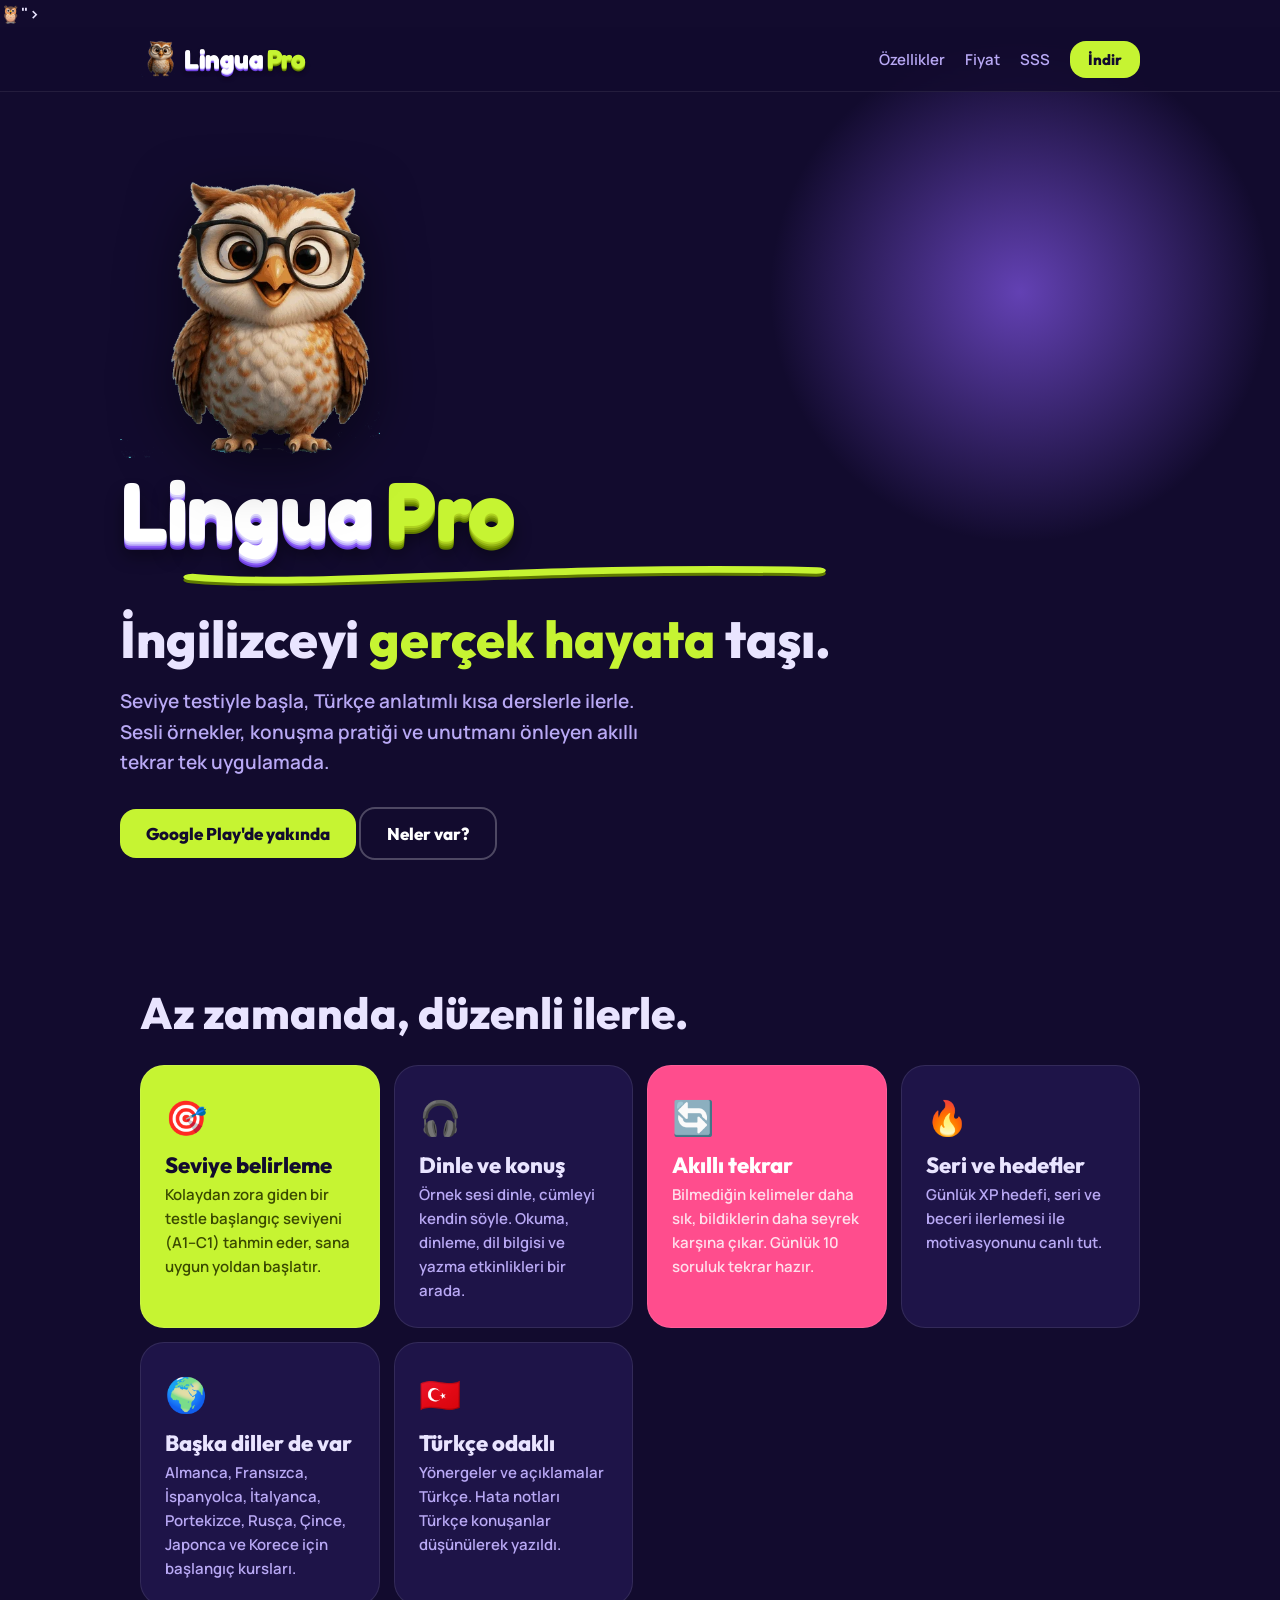
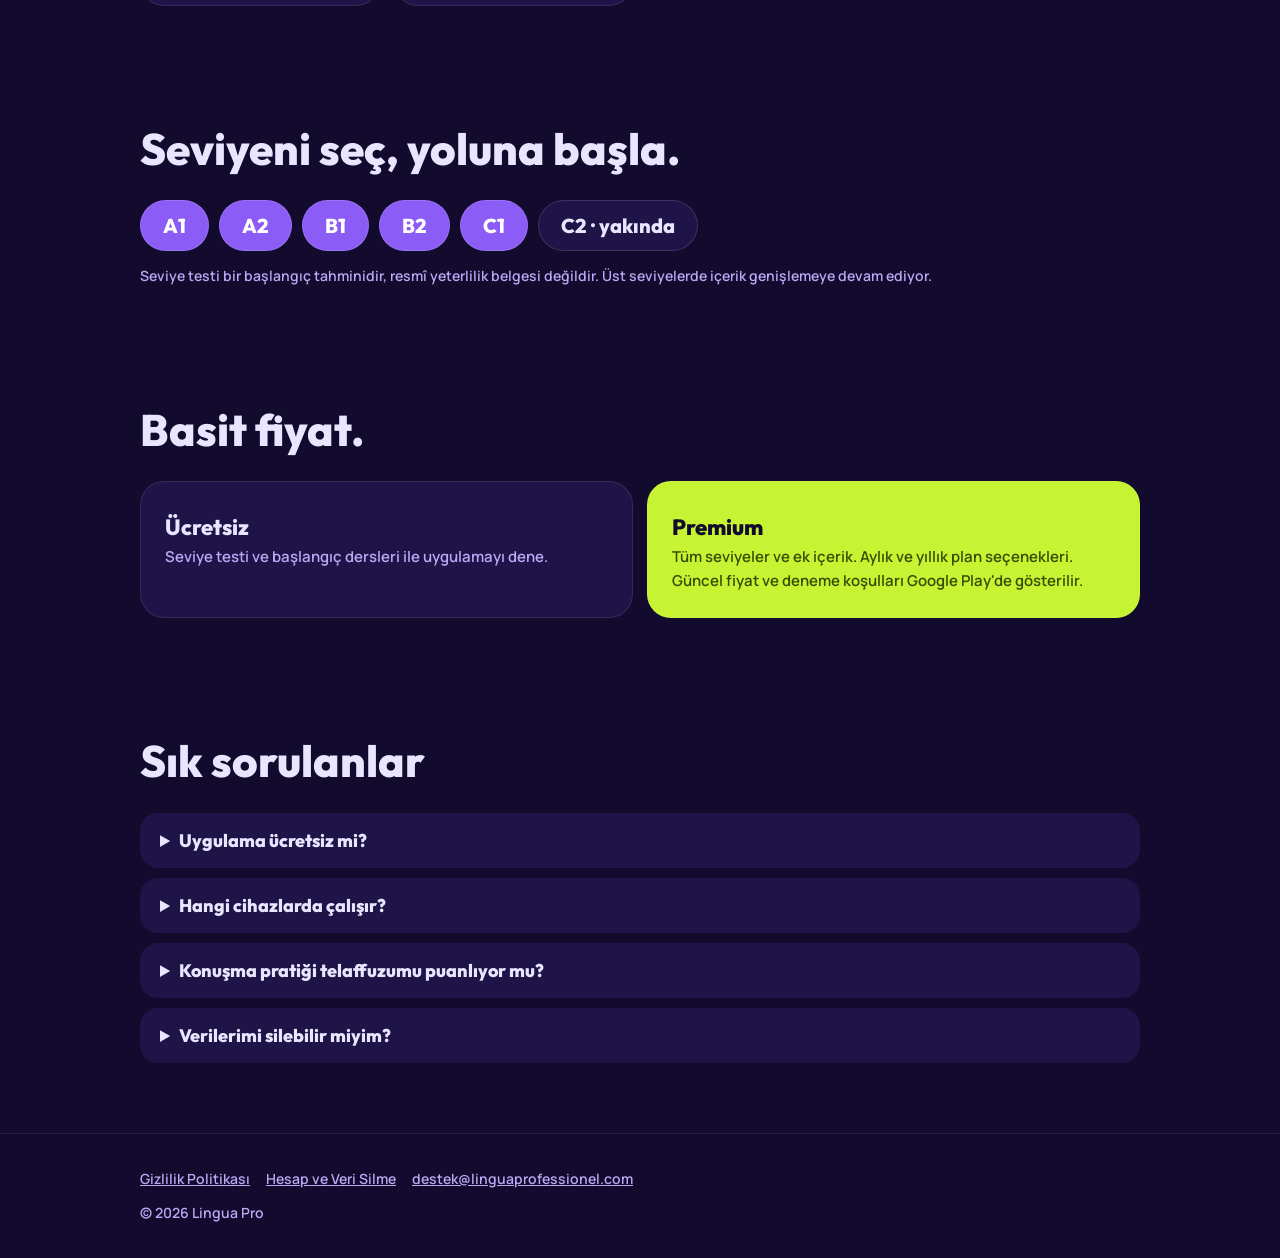
==== index.html @ c89aff7f "Add files via upload" ====
<!DOCTYPE html><html lang="tr"><head><meta charset="utf-8"><meta name="viewport" content="width=device-width,initial-scale=1"><link rel="icon" type="image/png" sizes="32x32" href="img/favicon-32.png"><link rel="apple-touch-icon" href="img/apple-touch-icon.png"><text y=%22.9em%22 font-size=%2290%22>🦉</text></svg>"><link href="https://fonts.googleapis.com/css2?family=Fredoka:wght@600;700&family=Outfit:wght@500;800&family=Manrope:wght@600;800&display=swap" rel="stylesheet"><link rel="stylesheet" href="style.css"><title>Lingua Pro – Türkçe anlatımlı İngilizce öğrenme uygulaması</title><meta name="description" content="Seviyeni belirle, kısa derslerle İngilizceyi adım adım öğren. Sesli konuşma pratiği ve akıllı tekrar Lingua Pro'da."><meta property="og:title" content="Lingua Pro – İngilizceyi gerçek hayata taşı"><meta property="og:image" content="https://www.linguaprofessionel.com/img/owl.png"><meta property="og:type" content="website"><meta property="og:url" content="https://www.linguaprofessionel.com/">
</head><body><header><div class="wrap"><a class="logo" href="index.html"><img src="img/favicon-192.png" alt="" width="36" height="36"><span class="wm"><b>Lingua</b><i>Pro</i></span></a><nav><a href="index.html#ozellikler">Özellikler</a><a href="index.html#fiyat">Fiyat</a><a href="index.html#sss">SSS</a><a class="btn" style="padding:9px 18px;font-size:15px;margin-left:20px" href="index.html#indir">İndir</a></nav></div></header>
<main>
<div class="wrap hero"><img class="owl" src="img/owl.webp" alt="Lingua Pro baykuş maskotu" width="260"><div class="wm big" role="img" aria-label="Lingua Pro"><b>Lingua</b><i>Pro</i></div><h1>İngilizceyi <em>gerçek hayata</em> taşı.</h1><p>Seviye testiyle başla, Türkçe anlatımlı kısa derslerle ilerle. Sesli örnekler, konuşma pratiği ve unutmanı önleyen akıllı tekrar tek uygulamada.</p><a class="btn" id="indir" href="#indir">Google Play'de yakında</a> <a class="btn o" href="#ozellikler">Neler var?</a></div>

<section id="ozellikler"><div class="wrap"><h2 class="rv">Az zamanda, düzenli ilerle.</h2><div class="grid">
<div class="card l rv"><div class="i">🎯</div><h3>Seviye belirleme</h3><p>Kolaydan zora giden bir testle başlangıç seviyeni (A1–C1) tahmin eder, sana uygun yoldan başlatır.</p></div>
<div class="card rv"><div class="i">🎧</div><h3>Dinle ve konuş</h3><p>Örnek sesi dinle, cümleyi kendin söyle. Okuma, dinleme, dil bilgisi ve yazma etkinlikleri bir arada.</p></div>
<div class="card p rv"><div class="i">🔄</div><h3>Akıllı tekrar</h3><p>Bilmediğin kelimeler daha sık, bildiklerin daha seyrek karşına çıkar. Günlük 10 soruluk tekrar hazır.</p></div>
<div class="card rv"><div class="i">🔥</div><h3>Seri ve hedefler</h3><p>Günlük XP hedefi, seri ve beceri ilerlemesi ile motivasyonunu canlı tut.</p></div>
<div class="card rv"><div class="i">🌍</div><h3>Başka diller de var</h3><p>Almanca, Fransızca, İspanyolca, İtalyanca, Portekizce, Rusça, Çince, Japonca ve Korece için başlangıç kursları.</p></div>
<div class="card rv"><div class="i">🇹🇷</div><h3>Türkçe odaklı</h3><p>Yönergeler ve açıklamalar Türkçe. Hata notları Türkçe konuşanlar düşünülerek yazıldı.</p></div></div></div></section>

<section><div class="wrap"><h2 class="rv">Seviyeni seç, yoluna başla.</h2><div class="lv rv"><span class="on">A1</span><span class="on">A2</span><span class="on">B1</span><span class="on">B2</span><span class="on">C1</span><span>C2 · yakında</span></div><p class="note">Seviye testi bir başlangıç tahminidir, resmî yeterlilik belgesi değildir. Üst seviyelerde içerik genişlemeye devam ediyor.</p></div></section>

<section id="fiyat"><div class="wrap"><h2 class="rv">Basit fiyat.</h2><div class="grid"><div class="card rv"><h3>Ücretsiz</h3><p>Seviye testi ve başlangıç dersleri ile uygulamayı dene.</p></div><div class="card l rv"><h3>Premium</h3><p>Tüm seviyeler ve ek içerik. Aylık ve yıllık plan seçenekleri. Güncel fiyat ve deneme koşulları Google Play'de gösterilir.</p></div></div></div></section>

<section id="sss"><div class="wrap"><h2 class="rv">Sık sorulanlar</h2>
<details><summary>Uygulama ücretsiz mi?</summary><p>Temel içerik ücretsiz olacak. Premium planın fiyatı ve deneme koşulları yayın sırasında Google Play'de açıkça gösterilir.</p></details>
<details><summary>Hangi cihazlarda çalışır?</summary><p>Şu an Android için hazırlanıyor.</p></details>
<details><summary>Konuşma pratiği telaffuzumu puanlıyor mu?</summary><p>Hayır. Konuşma tanıma bir deneme aracıdır, telaffuz puanı değildir. Açık uçlu yazı yanıtları da otomatik puanlanmaz; örnek yanıtla kendin karşılaştırırsın.</p></details>
<details><summary>Verilerimi silebilir miyim?</summary><p>Evet. <a href="hesap-silme.html">Hesap ve veri silme</a> sayfasına bak.</p></details></div></section>
</main>
<footer><div class="wrap"><a href="gizlilik.html">Gizlilik Politikası</a><a href="hesap-silme.html">Hesap ve Veri Silme</a><a href="mailto:destek@linguaprofessionel.com">destek@linguaprofessionel.com</a><p style="margin-top:12px">© 2026 Lingua Pro</p></div></footer>
<script>const o=new IntersectionObserver(e=>e.forEach(x=>x.isIntersecting&&x.target.classList.add('in')),{threshold:.15});document.querySelectorAll('.rv').forEach(e=>o.observe(e))</script></body></html>
---- style.css ----
:root{--bg:#120B2E;--p2:#1E1448;--lilac:#8B5CF6;--lime:#C6F432;--pink:#FF4D8D;--ice:#E9E4FF;--mut:#B9A9F5}
*{box-sizing:border-box;margin:0}html{scroll-behavior:smooth}
body{background:var(--bg);color:var(--ice);font:600 17px/1.6 Manrope,system-ui,sans-serif;overflow-x:hidden}
h1,h2,h3,.logo{font-family:Outfit,Manrope,sans-serif;font-weight:800;line-height:1.05}
a{color:var(--lime)}.wrap{max-width:1040px;margin:auto;padding:0 20px}
header{position:sticky;top:0;z-index:5;background:#120B2Ecc;backdrop-filter:blur(12px);border-bottom:1px solid #ffffff14}
header .wrap{display:flex;align-items:center;justify-content:space-between;height:64px}
.logo{font-size:22px;color:#fff;text-decoration:none}nav a{color:var(--mut);text-decoration:none;margin-left:20px;font-size:15px}nav a:hover{color:var(--lime)}
.btn{display:inline-block;background:var(--lime);color:#120B2E;padding:14px 26px;border-radius:16px;font:800 17px Outfit;text-decoration:none;transition:transform .15s}
.btn:hover{transform:translateY(-3px) rotate(-1deg)}.btn.o{background:none;color:#fff;border:2px solid #ffffff40}
.hero{padding:90px 0 70px;position:relative}
.hero::before{content:'';position:absolute;width:520px;height:520px;right:-120px;top:-60px;background:radial-gradient(#8B5CF6aa,#0000 68%);animation:gl 8s ease-in-out infinite alternate;z-index:-1}
@keyframes gl{to{transform:translate(-80px,50px)}}
.hero h1{font-size:clamp(40px,7vw,76px);max-width:760px}.hero h1 em{font-style:normal;color:var(--lime)}
.hero p{max-width:540px;margin:20px 0 30px;color:var(--mut);font-size:19px}
.logo{display:flex;align-items:center;gap:8px}.owl{width:min(260px,60vw);height:auto;display:block;margin-bottom:10px;filter:drop-shadow(0 18px 30px #0008);animation:wig 2.6s ease-in-out infinite;transform-origin:50% 90%}
@keyframes wig{20%{transform:rotate(-12deg)}40%{transform:rotate(10deg)}60%{transform:rotate(-5deg)}80%{transform:none}}
section{padding:60px 0}h2{font-size:clamp(30px,5vw,44px);margin-bottom:28px}
.grid{display:grid;grid-template-columns:repeat(auto-fit,minmax(230px,1fr));gap:14px}
.card{background:var(--p2);border:1px solid #ffffff18;border-radius:24px;padding:24px;transition:transform .2s}
.card:hover{transform:translateY(-6px)}.card .i{font-size:34px}.card h3{font-size:22px;margin:10px 0 6px}.card p{color:var(--mut);font-size:15px}
.card.l{background:var(--lime);color:#120B2E}.card.l p{color:#3a4a00}.card.p{background:var(--pink);color:#fff}.card.p p{color:#ffe0ec}
.lv{display:flex;gap:10px;flex-wrap:wrap}.lv span{padding:12px 22px;border-radius:99px;background:var(--p2);border:1px solid #ffffff22;font:800 20px Outfit}.lv span.on{background:var(--lilac);color:#fff}
.note{color:var(--mut);font-size:14px;margin-top:14px}
details{background:var(--p2);border-radius:18px;padding:16px 20px;margin-bottom:10px}summary{font:800 18px Outfit;cursor:pointer}details p{margin-top:8px;color:var(--mut)}
footer{border-top:1px solid #ffffff14;padding:34px 0;color:var(--mut);font-size:14px}footer a{color:var(--mut);margin-right:16px}
.doc{padding:50px 0;max-width:760px}.doc h1{font-size:44px;margin-bottom:8px}.doc h2{font-size:26px;margin:32px 0 10px}.doc p,.doc li{color:#d6ccff;margin-bottom:10px}.doc ul{padding-left:22px}
.warn{background:#FF4D8D22;border:1px solid var(--pink);border-radius:16px;padding:14px 18px;margin:20px 0;color:#ffd0e0;font-size:15px}
.rv{opacity:0;transform:translateY(28px);transition:.7s cubic-bezier(.2,.9,.3,1)}.rv.in{opacity:1;transform:none}
@media(max-width:640px){nav a:not(.btn){display:none}}
@media(prefers-reduced-motion:reduce){*{animation:none!important;transition:none!important}.rv{opacity:1;transform:none}}

.wm{font-family:Fredoka,Outfit,sans-serif;font-weight:700;letter-spacing:-.01em;line-height:1;display:inline-block;font-size:26px}
.wm b,.wm i{font-weight:700;font-style:normal}
.wm b{color:#fff;text-shadow:0 .025em 0 #ddd6ff,0 .05em 0 #bdb0f7,0 .075em 0 #8B5CF6,0 .1em 0 #6a3fdc,0 .16em .22em #0007}
.wm i{color:var(--lime);margin-left:.16em;text-shadow:0 .025em 0 #aed21f,0 .05em 0 #93b315,0 .075em 0 #789700,0 .1em 0 #5f7a00,0 .16em .22em #0007}
.wm.big{display:block;font-size:clamp(46px,9vw,84px);margin:4px 0 26px}
.wm.big::after{content:'';display:block;height:.28em;width:62%;margin:.12em 0 0 6%;background:url("data:image/svg+xml,%3Csvg xmlns='http://www.w3.org/2000/svg' viewBox='0 0 240 26' preserveAspectRatio='none'%3E%3Cpath d='M4 16C50 28 130 2 236 9' fill='none' stroke='%23C6F432' stroke-width='7' stroke-linecap='round'/%3E%3C/svg%3E") no-repeat;background-size:100% 100%;filter:drop-shadow(0 3px 0 #5f7a00);animation:sw 1.2s .3s both}
@keyframes sw{from{clip-path:inset(0 100% 0 0)}to{clip-path:inset(0 0 0 0)}}
.hero h1{font-size:clamp(30px,5vw,52px)}
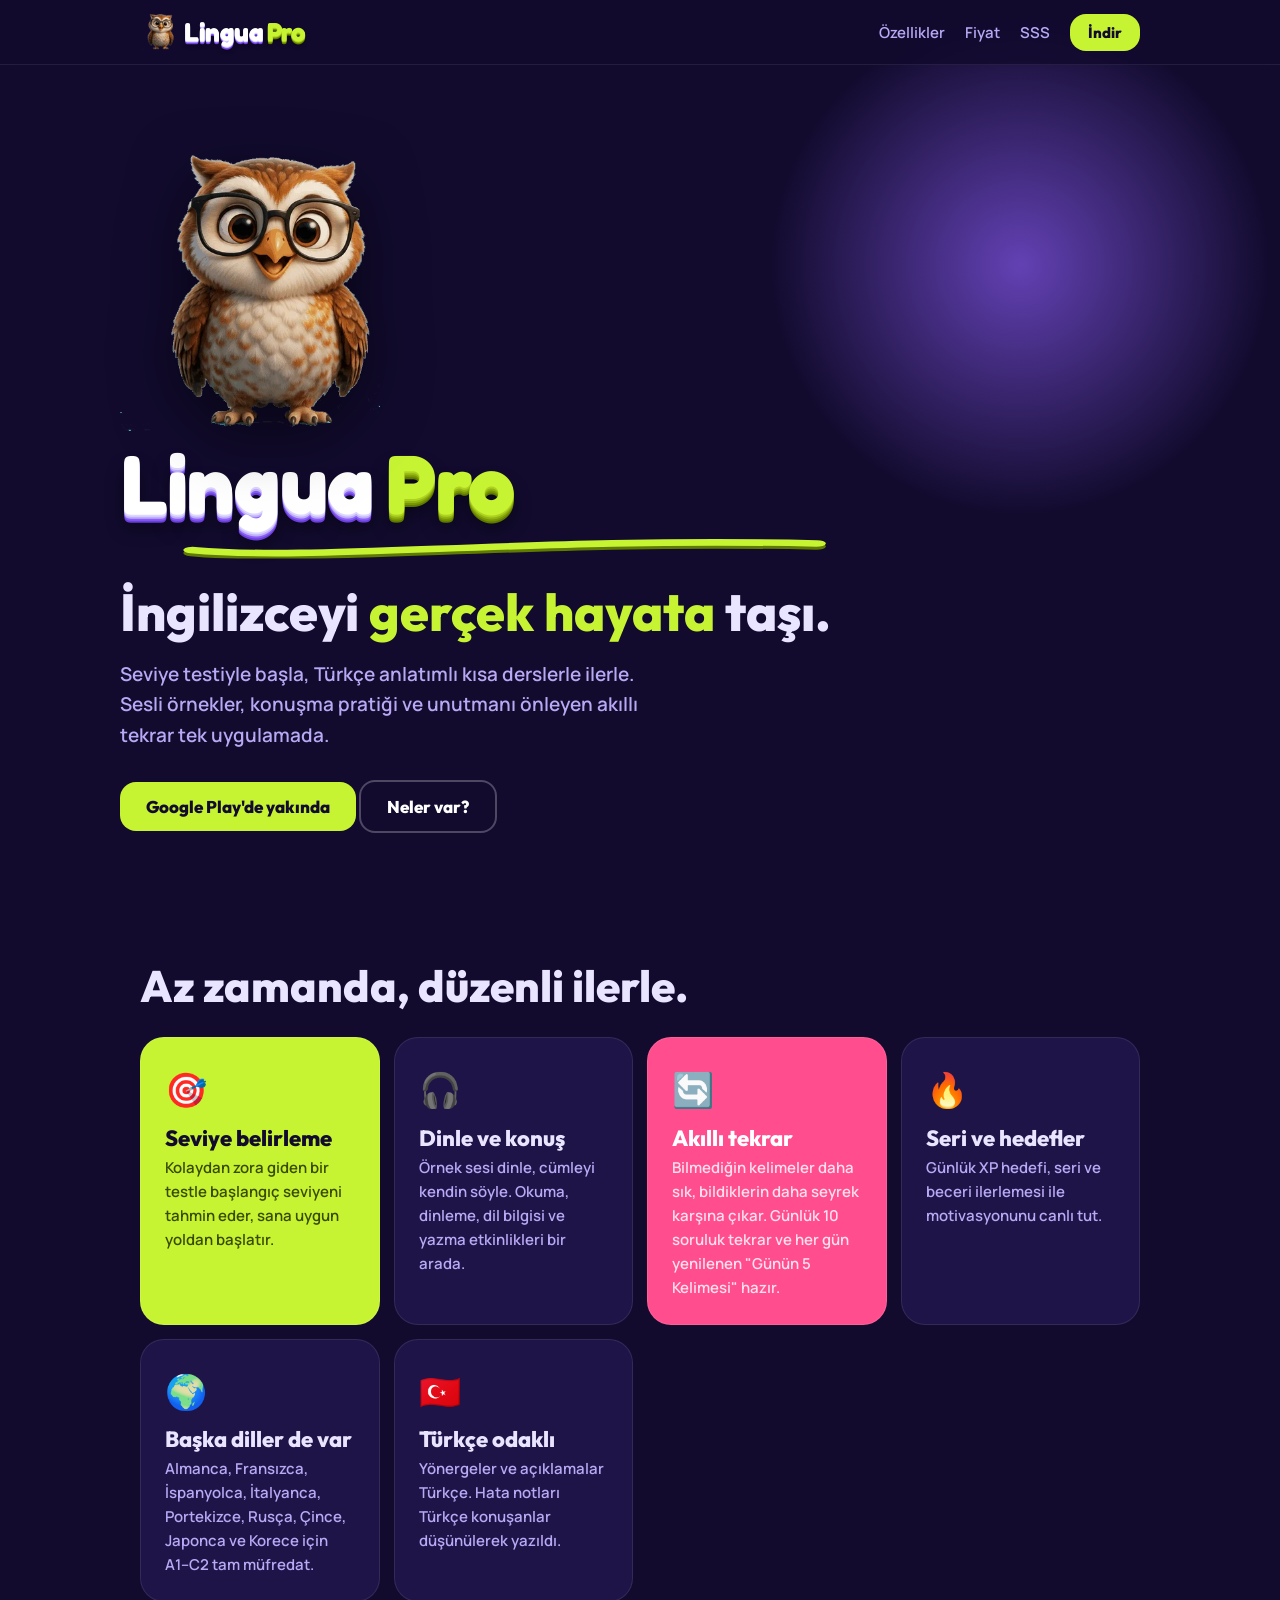
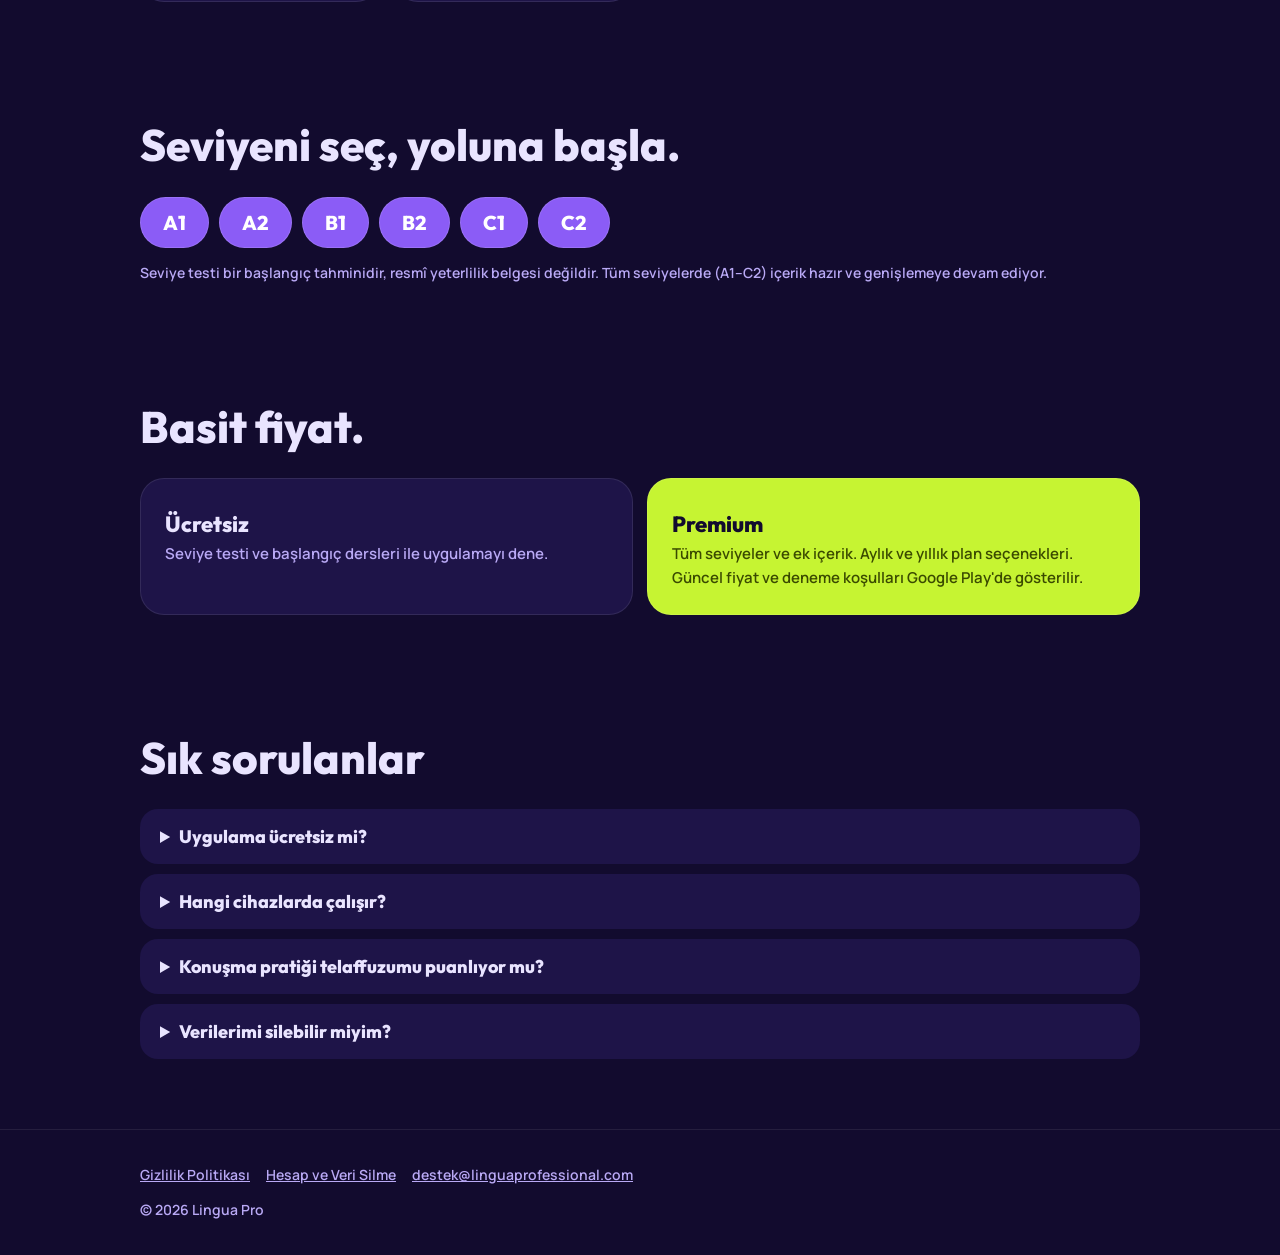
==== commit 69b377e1: "Site düzeltmeleri: bozuk head etiketi kaldırıldı; alan adı yazımı linguaprofessional.com olarak düze" ====
--- a/index.html
+++ b/index.html
@@ -1,17 +1,17 @@
-<!DOCTYPE html><html lang="tr"><head><meta charset="utf-8"><meta name="viewport" content="width=device-width,initial-scale=1"><link rel="icon" type="image/png" sizes="32x32" href="img/favicon-32.png"><link rel="apple-touch-icon" href="img/apple-touch-icon.png"><text y=%22.9em%22 font-size=%2290%22>🦉</text></svg>"><link href="https://fonts.googleapis.com/css2?family=Fredoka:wght@600;700&family=Outfit:wght@500;800&family=Manrope:wght@600;800&display=swap" rel="stylesheet"><link rel="stylesheet" href="style.css"><title>Lingua Pro – Türkçe anlatımlı İngilizce öğrenme uygulaması</title><meta name="description" content="Seviyeni belirle, kısa derslerle İngilizceyi adım adım öğren. Sesli konuşma pratiği ve akıllı tekrar Lingua Pro'da."><meta property="og:title" content="Lingua Pro – İngilizceyi gerçek hayata taşı"><meta property="og:image" content="https://www.linguaprofessionel.com/img/owl.png"><meta property="og:type" content="website"><meta property="og:url" content="https://www.linguaprofessionel.com/">
+<!DOCTYPE html><html lang="tr"><head><meta charset="utf-8"><meta name="viewport" content="width=device-width,initial-scale=1"><link rel="icon" type="image/png" sizes="32x32" href="img/favicon-32.png"><link rel="apple-touch-icon" href="img/apple-touch-icon.png"><link rel="icon" sizes="192x192" href="img/favicon-192.png"><link href="https://fonts.googleapis.com/css2?family=Fredoka:wght@600;700&family=Outfit:wght@500;800&family=Manrope:wght@600;800&display=swap" rel="stylesheet"><link rel="stylesheet" href="style.css"><title>Lingua Pro – Türkçe anlatımlı İngilizce öğrenme uygulaması</title><meta name="description" content="Seviyeni belirle, kısa derslerle İngilizceyi adım adım öğren. Sesli konuşma pratiği ve akıllı tekrar Lingua Pro'da."><meta property="og:title" content="Lingua Pro – İngilizceyi gerçek hayata taşı"><meta property="og:image" content="https://www.linguaprofessional.com/img/owl.png"><meta property="og:type" content="website"><meta property="og:url" content="https://www.linguaprofessional.com/">
 </head><body><header><div class="wrap"><a class="logo" href="index.html"><img src="img/favicon-192.png" alt="" width="36" height="36"><span class="wm"><b>Lingua</b><i>Pro</i></span></a><nav><a href="index.html#ozellikler">Özellikler</a><a href="index.html#fiyat">Fiyat</a><a href="index.html#sss">SSS</a><a class="btn" style="padding:9px 18px;font-size:15px;margin-left:20px" href="index.html#indir">İndir</a></nav></div></header>
 <main>
 <div class="wrap hero"><img class="owl" src="img/owl.webp" alt="Lingua Pro baykuş maskotu" width="260"><div class="wm big" role="img" aria-label="Lingua Pro"><b>Lingua</b><i>Pro</i></div><h1>İngilizceyi <em>gerçek hayata</em> taşı.</h1><p>Seviye testiyle başla, Türkçe anlatımlı kısa derslerle ilerle. Sesli örnekler, konuşma pratiği ve unutmanı önleyen akıllı tekrar tek uygulamada.</p><a class="btn" id="indir" href="#indir">Google Play'de yakında</a> <a class="btn o" href="#ozellikler">Neler var?</a></div>
 
 <section id="ozellikler"><div class="wrap"><h2 class="rv">Az zamanda, düzenli ilerle.</h2><div class="grid">
-<div class="card l rv"><div class="i">🎯</div><h3>Seviye belirleme</h3><p>Kolaydan zora giden bir testle başlangıç seviyeni (A1–C1) tahmin eder, sana uygun yoldan başlatır.</p></div>
+<div class="card l rv"><div class="i">🎯</div><h3>Seviye belirleme</h3><p>Kolaydan zora giden bir testle başlangıç seviyeni tahmin eder, sana uygun yoldan başlatır.</p></div>
 <div class="card rv"><div class="i">🎧</div><h3>Dinle ve konuş</h3><p>Örnek sesi dinle, cümleyi kendin söyle. Okuma, dinleme, dil bilgisi ve yazma etkinlikleri bir arada.</p></div>
-<div class="card p rv"><div class="i">🔄</div><h3>Akıllı tekrar</h3><p>Bilmediğin kelimeler daha sık, bildiklerin daha seyrek karşına çıkar. Günlük 10 soruluk tekrar hazır.</p></div>
+<div class="card p rv"><div class="i">🔄</div><h3>Akıllı tekrar</h3><p>Bilmediğin kelimeler daha sık, bildiklerin daha seyrek karşına çıkar. Günlük 10 soruluk tekrar ve her gün yenilenen "Günün 5 Kelimesi" hazır.</p></div>
 <div class="card rv"><div class="i">🔥</div><h3>Seri ve hedefler</h3><p>Günlük XP hedefi, seri ve beceri ilerlemesi ile motivasyonunu canlı tut.</p></div>
-<div class="card rv"><div class="i">🌍</div><h3>Başka diller de var</h3><p>Almanca, Fransızca, İspanyolca, İtalyanca, Portekizce, Rusça, Çince, Japonca ve Korece için başlangıç kursları.</p></div>
+<div class="card rv"><div class="i">🌍</div><h3>Başka diller de var</h3><p>Almanca, Fransızca, İspanyolca, İtalyanca, Portekizce, Rusça, Çince, Japonca ve Korece için A1–C2 tam müfredat.</p></div>
 <div class="card rv"><div class="i">🇹🇷</div><h3>Türkçe odaklı</h3><p>Yönergeler ve açıklamalar Türkçe. Hata notları Türkçe konuşanlar düşünülerek yazıldı.</p></div></div></div></section>
 
-<section><div class="wrap"><h2 class="rv">Seviyeni seç, yoluna başla.</h2><div class="lv rv"><span class="on">A1</span><span class="on">A2</span><span class="on">B1</span><span class="on">B2</span><span class="on">C1</span><span>C2 · yakında</span></div><p class="note">Seviye testi bir başlangıç tahminidir, resmî yeterlilik belgesi değildir. Üst seviyelerde içerik genişlemeye devam ediyor.</p></div></section>
+<section><div class="wrap"><h2 class="rv">Seviyeni seç, yoluna başla.</h2><div class="lv rv"><span class="on">A1</span><span class="on">A2</span><span class="on">B1</span><span class="on">B2</span><span class="on">C1</span><span class="on">C2</span></div><p class="note">Seviye testi bir başlangıç tahminidir, resmî yeterlilik belgesi değildir. Tüm seviyelerde (A1–C2) içerik hazır ve genişlemeye devam ediyor.</p></div></section>
 
 <section id="fiyat"><div class="wrap"><h2 class="rv">Basit fiyat.</h2><div class="grid"><div class="card rv"><h3>Ücretsiz</h3><p>Seviye testi ve başlangıç dersleri ile uygulamayı dene.</p></div><div class="card l rv"><h3>Premium</h3><p>Tüm seviyeler ve ek içerik. Aylık ve yıllık plan seçenekleri. Güncel fiyat ve deneme koşulları Google Play'de gösterilir.</p></div></div></div></section>
 
@@ -21,5 +21,5 @@
 <details><summary>Konuşma pratiği telaffuzumu puanlıyor mu?</summary><p>Hayır. Konuşma tanıma bir deneme aracıdır, telaffuz puanı değildir. Açık uçlu yazı yanıtları da otomatik puanlanmaz; örnek yanıtla kendin karşılaştırırsın.</p></details>
 <details><summary>Verilerimi silebilir miyim?</summary><p>Evet. <a href="hesap-silme.html">Hesap ve veri silme</a> sayfasına bak.</p></details></div></section>
 </main>
-<footer><div class="wrap"><a href="gizlilik.html">Gizlilik Politikası</a><a href="hesap-silme.html">Hesap ve Veri Silme</a><a href="mailto:destek@linguaprofessionel.com">destek@linguaprofessionel.com</a><p style="margin-top:12px">© 2026 Lingua Pro</p></div></footer>
+<footer><div class="wrap"><a href="gizlilik.html">Gizlilik Politikası</a><a href="hesap-silme.html">Hesap ve Veri Silme</a><a href="mailto:destek@linguaprofessional.com">destek@linguaprofessional.com</a><p style="margin-top:12px">© 2026 Lingua Pro</p></div></footer>
 <script>const o=new IntersectionObserver(e=>e.forEach(x=>x.isIntersecting&&x.target.classList.add('in')),{threshold:.15});document.querySelectorAll('.rv').forEach(e=>o.observe(e))</script></body></html>
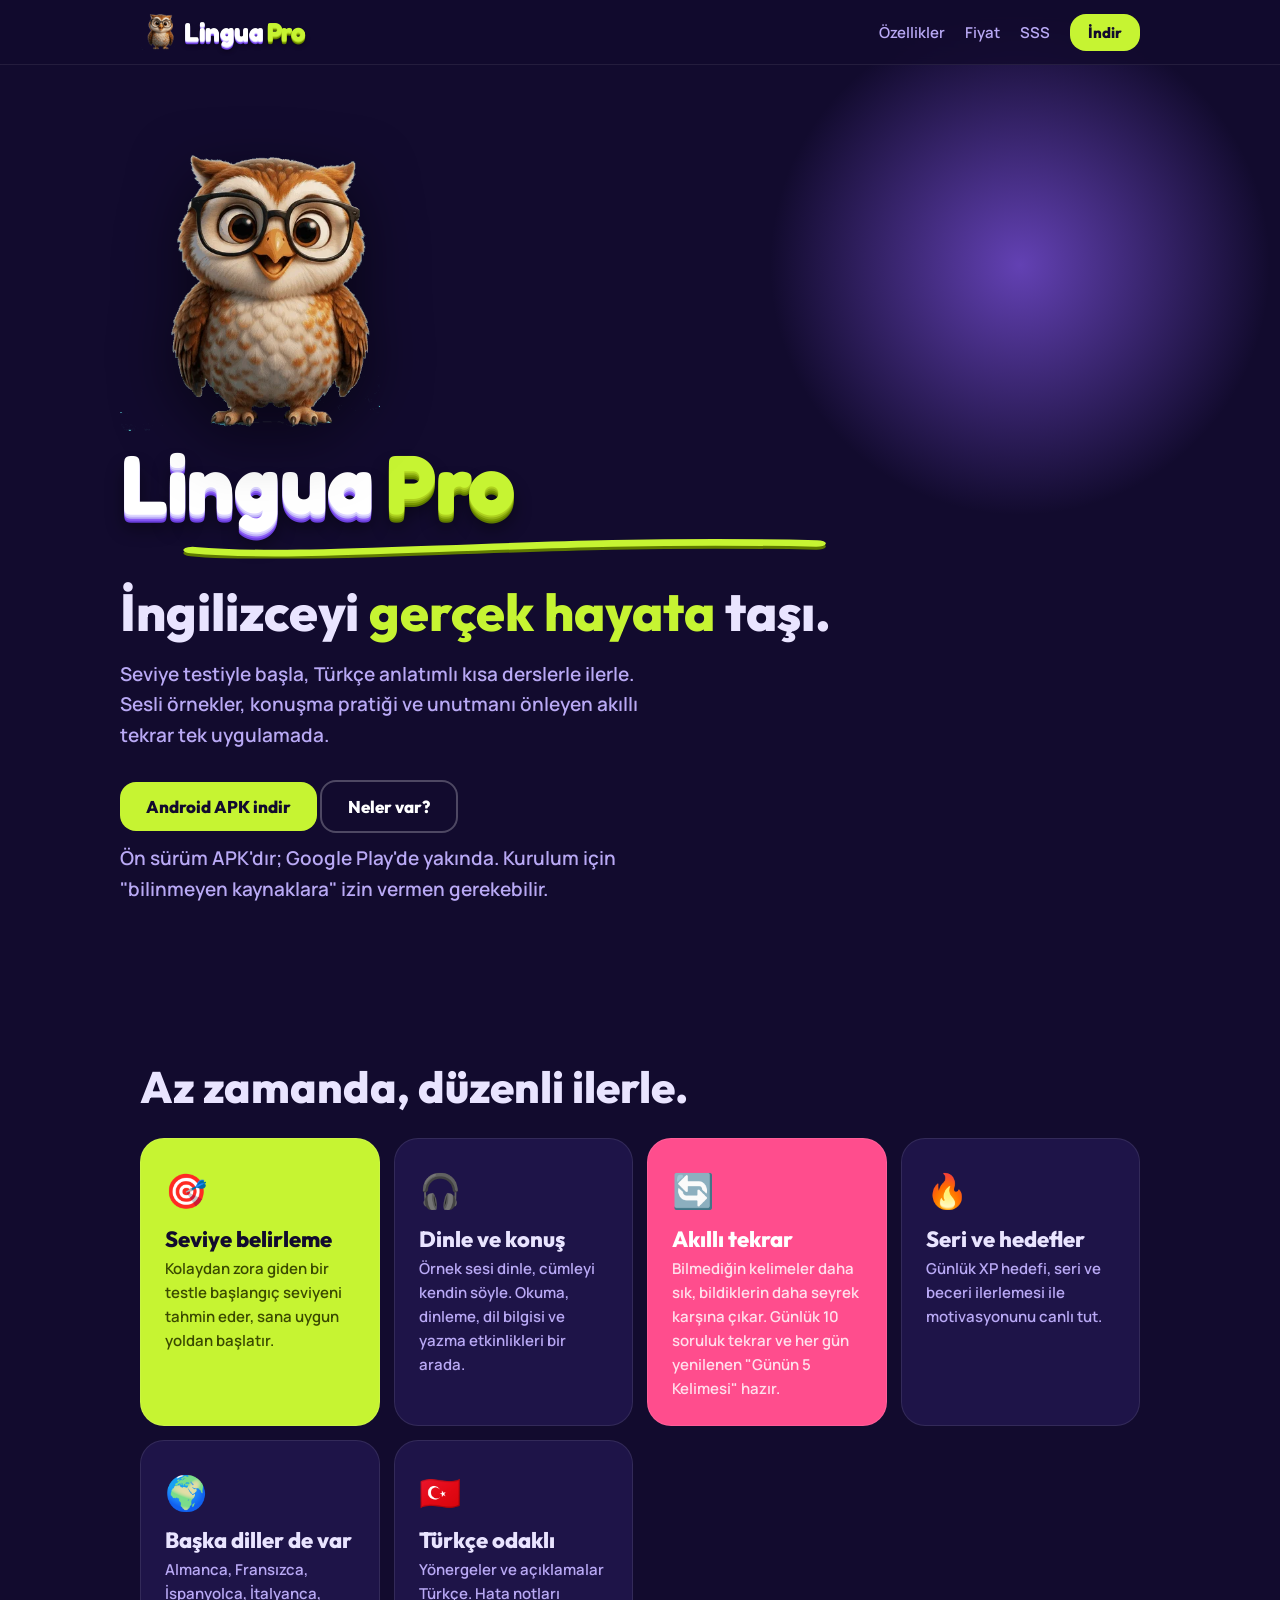
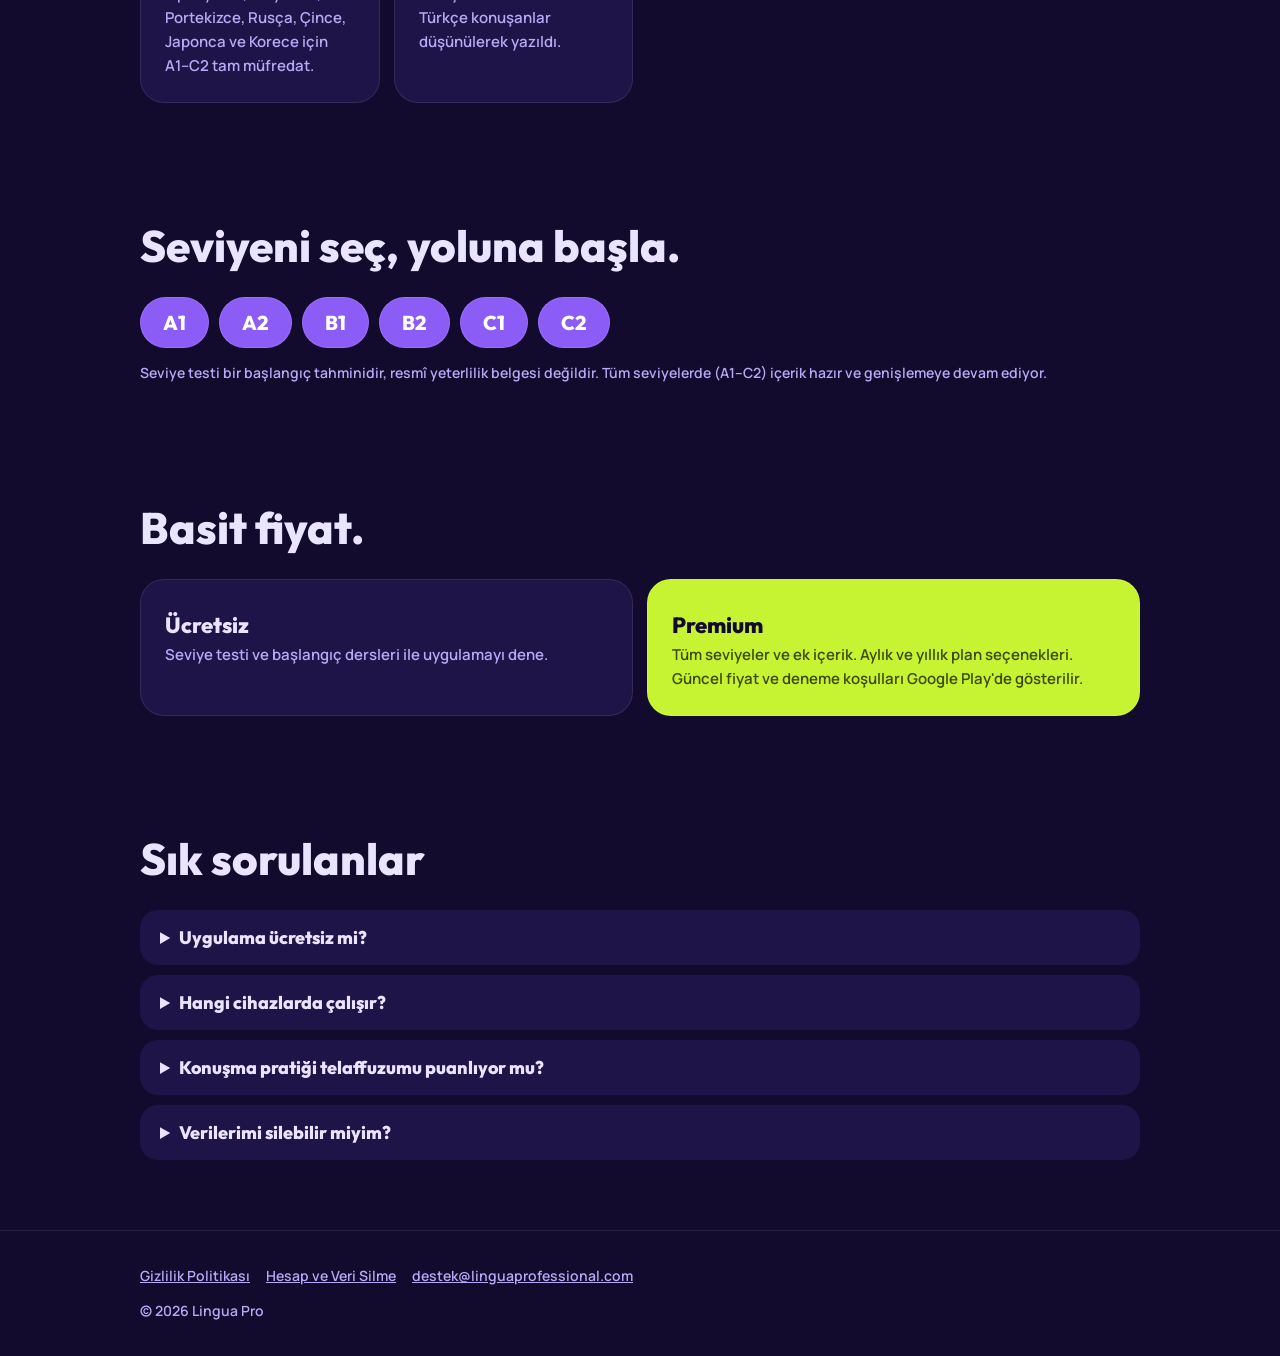
==== commit 09bd6098: "İndir butonu GitHub Releases son APK'ya bağlandı + ön sürüm notu" ====
--- a/index.html
+++ b/index.html
@@ -1,7 +1,7 @@
 <!DOCTYPE html><html lang="tr"><head><meta charset="utf-8"><meta name="viewport" content="width=device-width,initial-scale=1"><link rel="icon" type="image/png" sizes="32x32" href="img/favicon-32.png"><link rel="apple-touch-icon" href="img/apple-touch-icon.png"><link rel="icon" sizes="192x192" href="img/favicon-192.png"><link href="https://fonts.googleapis.com/css2?family=Fredoka:wght@600;700&family=Outfit:wght@500;800&family=Manrope:wght@600;800&display=swap" rel="stylesheet"><link rel="stylesheet" href="style.css"><title>Lingua Pro – Türkçe anlatımlı İngilizce öğrenme uygulaması</title><meta name="description" content="Seviyeni belirle, kısa derslerle İngilizceyi adım adım öğren. Sesli konuşma pratiği ve akıllı tekrar Lingua Pro'da."><meta property="og:title" content="Lingua Pro – İngilizceyi gerçek hayata taşı"><meta property="og:image" content="https://www.linguaprofessional.com/img/owl.png"><meta property="og:type" content="website"><meta property="og:url" content="https://www.linguaprofessional.com/">
 </head><body><header><div class="wrap"><a class="logo" href="index.html"><img src="img/favicon-192.png" alt="" width="36" height="36"><span class="wm"><b>Lingua</b><i>Pro</i></span></a><nav><a href="index.html#ozellikler">Özellikler</a><a href="index.html#fiyat">Fiyat</a><a href="index.html#sss">SSS</a><a class="btn" style="padding:9px 18px;font-size:15px;margin-left:20px" href="index.html#indir">İndir</a></nav></div></header>
 <main>
-<div class="wrap hero"><img class="owl" src="img/owl.webp" alt="Lingua Pro baykuş maskotu" width="260"><div class="wm big" role="img" aria-label="Lingua Pro"><b>Lingua</b><i>Pro</i></div><h1>İngilizceyi <em>gerçek hayata</em> taşı.</h1><p>Seviye testiyle başla, Türkçe anlatımlı kısa derslerle ilerle. Sesli örnekler, konuşma pratiği ve unutmanı önleyen akıllı tekrar tek uygulamada.</p><a class="btn" id="indir" href="#indir">Google Play'de yakında</a> <a class="btn o" href="#ozellikler">Neler var?</a></div>
+<div class="wrap hero"><img class="owl" src="img/owl.webp" alt="Lingua Pro baykuş maskotu" width="260"><div class="wm big" role="img" aria-label="Lingua Pro"><b>Lingua</b><i>Pro</i></div><h1>İngilizceyi <em>gerçek hayata</em> taşı.</h1><p>Seviye testiyle başla, Türkçe anlatımlı kısa derslerle ilerle. Sesli örnekler, konuşma pratiği ve unutmanı önleyen akıllı tekrar tek uygulamada.</p><a class="btn" id="indir" href="https://github.com/aayurtseven01/linguapro-android/releases/latest/download/app-debug.apk">Android APK indir</a> <a class="btn o" href="#ozellikler">Neler var?</a><p class="note" style="margin-top:10px">Ön sürüm APK'dır; Google Play'de yakında. Kurulum için "bilinmeyen kaynaklara" izin vermen gerekebilir.</p></div>
 
 <section id="ozellikler"><div class="wrap"><h2 class="rv">Az zamanda, düzenli ilerle.</h2><div class="grid">
 <div class="card l rv"><div class="i">🎯</div><h3>Seviye belirleme</h3><p>Kolaydan zora giden bir testle başlangıç seviyeni tahmin eder, sana uygun yoldan başlatır.</p></div>
@@ -17,7 +17,7 @@
 
 <section id="sss"><div class="wrap"><h2 class="rv">Sık sorulanlar</h2>
 <details><summary>Uygulama ücretsiz mi?</summary><p>Temel içerik ücretsiz olacak. Premium planın fiyatı ve deneme koşulları yayın sırasında Google Play'de açıkça gösterilir.</p></details>
-<details><summary>Hangi cihazlarda çalışır?</summary><p>Şu an Android için hazırlanıyor.</p></details>
+<details><summary>Hangi cihazlarda çalışır?</summary><p>Android. Ön sürüm APK'yı siteden indirebilirsin; Google Play sürümü yakında.</p></details>
 <details><summary>Konuşma pratiği telaffuzumu puanlıyor mu?</summary><p>Hayır. Konuşma tanıma bir deneme aracıdır, telaffuz puanı değildir. Açık uçlu yazı yanıtları da otomatik puanlanmaz; örnek yanıtla kendin karşılaştırırsın.</p></details>
 <details><summary>Verilerimi silebilir miyim?</summary><p>Evet. <a href="hesap-silme.html">Hesap ve veri silme</a> sayfasına bak.</p></details></div></section>
 </main>
